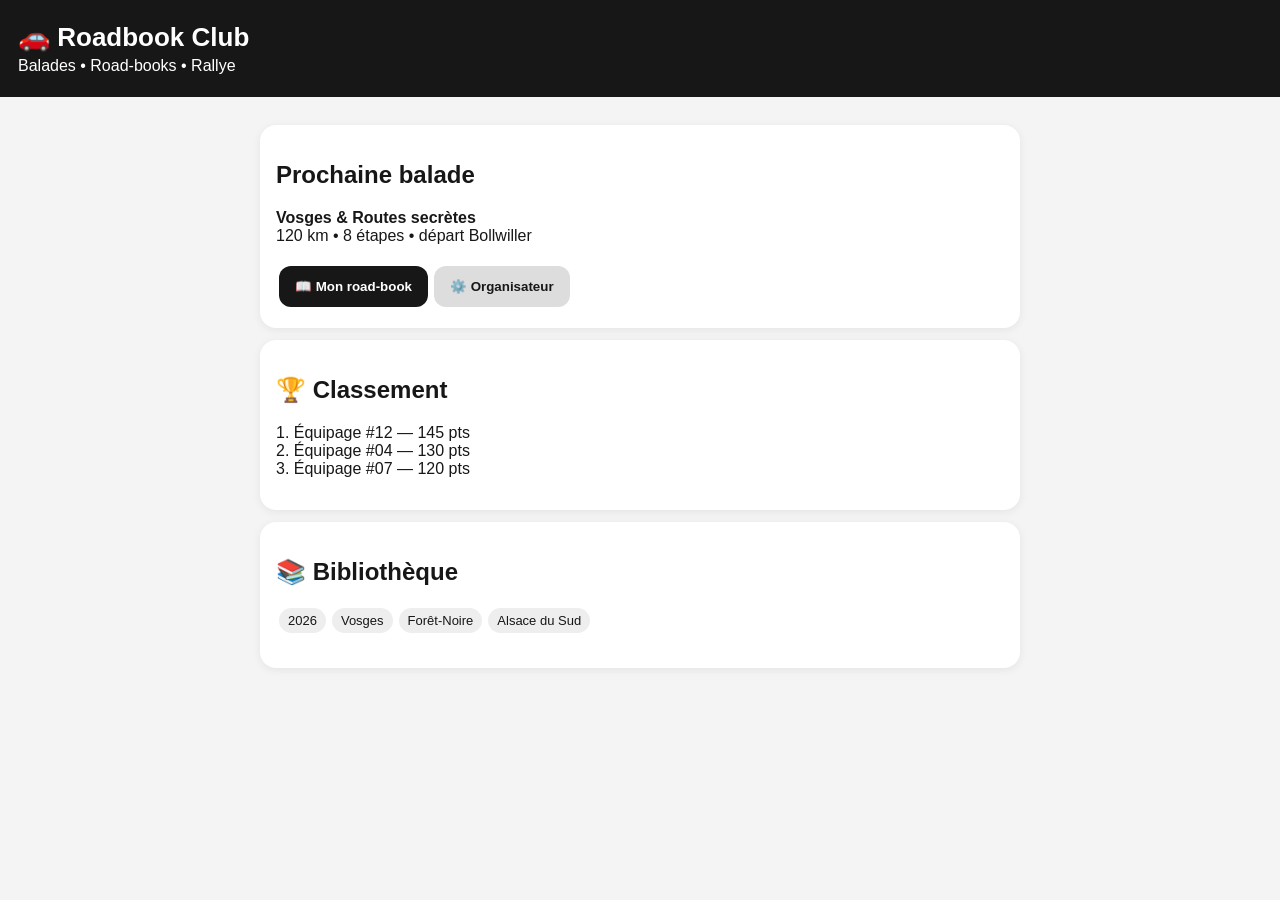
==== index.html @ 13c5e6ab "Add files via upload" ====
<!doctype html>
<html lang="fr"><head><meta charset="utf-8"><meta name="viewport" content="width=device-width,initial-scale=1">
<meta name="theme-color" content="#171717"><link rel="manifest" href="manifest.json"><title>Roadbook Club</title>
<style>
body{font-family:-apple-system,BlinkMacSystemFont,Segoe UI,sans-serif;margin:0;background:#f4f4f4;color:#171717}
header{background:#171717;color:white;padding:22px 18px} h1{margin:0 0 4px;font-size:26px} main{max-width:760px;margin:auto;padding:16px}
.card{background:white;border-radius:16px;padding:16px;margin:12px 0;box-shadow:0 2px 10px #0001} button{border:0;border-radius:12px;padding:13px 16px;font-weight:700;margin:5px 3px;background:#171717;color:white}
.secondary{background:#ddd;color:#171717}.pill{display:inline-block;padding:5px 9px;border-radius:20px;background:#eee;margin:3px;font-size:13px}
.hidden{display:none}.step{font-size:18px;line-height:1.45}.big{font-size:30px;font-weight:800}.grid{display:grid;grid-template-columns:1fr 1fr;gap:8px}
input,textarea,select{width:100%;box-sizing:border-box;padding:12px;border:1px solid #ccc;border-radius:10px;margin:5px 0 10px;font-size:16px}
</style></head><body>
<header><h1>🚗 Roadbook Club</h1><div>Balades • Road-books • Rallye</div></header><main>
<section id="home"><div class="card"><h2>Prochaine balade</h2><p><b>Vosges & Routes secrètes</b><br>120 km • 8 étapes • départ Bollwiller</p><button onclick="show('participant')">📖 Mon road-book</button><button onclick="show('organizer')" class="secondary">⚙️ Organisateur</button></div>
<div class="card"><h2>🏆 Classement</h2><p>1. Équipage #12 — 145 pts<br>2. Équipage #04 — 130 pts<br>3. Équipage #07 — 120 pts</p></div>
<div class="card"><h2>📚 Bibliothèque</h2><p><span class="pill">2026</span><span class="pill">Vosges</span><span class="pill">Forêt-Noire</span><span class="pill">Alsace du Sud</span></p></div></section>

<section id="participant" class="hidden"><button class="secondary" onclick="show('home')">← Accueil</button>
<div class="card"><h2>📖 Road-book</h2><div id="step"></div><div class="grid"><button onclick="prev()">← Précédente</button><button onclick="next()">Suivante →</button></div><button onclick="answer()">Répondre à la question</button><p id="score"></p></div></section>

<section id="organizer" class="hidden"><button class="secondary" onclick="show('home')">← Accueil</button>
<div class="card"><h2>⚙️ Créer une balade</h2><label>Nom</label><input id="name" value="Vosges & Routes secrètes"><label>Départ</label><input id="start" value="Bollwiller"><label>Distance (km)</label><input id="km" type="number" value="120"><label>Notes / étapes</label><textarea id="notes">1. Départ de Bollwiller — prendre la direction de la vallée.
2. Contrôle photo au belvédère.
3. Pause déjeuner.
4. Retour par petites routes.</textarea><button onclick="save()">💾 Enregistrer la balade</button><p id="saved"></p></div>
<div class="card"><h2>🧭 Outils</h2><button onclick="navigator.geolocation?.getCurrentPosition(p=>alert('Position reçue : '+p.coords.latitude.toFixed(5)+', '+p.coords.longitude.toFixed(5)))">📍 Ma position GPS</button><button onclick="alert('Dans la prochaine étape : carte interactive, points de passage et navigation.')">🗺️ Carte / navigation</button><button onclick="alert('Dans la prochaine étape : photos, contrôles et classement automatique.')">🏁 Rallye / contrôles</button></div></section>
</main>
<script>
const steps=[
['Étape 1','Départ de Bollwiller. Suivre la vallée par les petites routes.','Question : quel est le nom du village traversé ?'],
['Étape 2','Au prochain carrefour, prendre à droite vers le belvédère.','Contrôle photo : photographier votre voiture au point indiqué.'],
['Étape 3','Continuer sur environ 18 km jusqu’à la pause.','Question : altitude du point de vue ?'],
['Étape 4','Pause déjeuner puis retour par l’itinéraire indiqué.','Bonus : 10 points si l’arrivée est réalisée dans la fenêtre prévue.']];
let i=0,pts=0;
function show(id){['home','participant','organizer'].forEach(x=>document.getElementById(x).classList.toggle('hidden',x!==id)); if(id==='participant')render();}
function render(){let s=steps[i];document.getElementById('step').innerHTML='<div class="big">'+s[0]+'</div><p class="step">'+s[1]+'</p><p><b>'+s[2]+'</b></p><p>Étape '+(i+1)+' / '+steps.length+'</p>';document.getElementById('score').textContent='Score : '+pts+' points';}
function next(){if(i<steps.length-1)i++;render()} function prev(){if(i>0)i--;render()} function answer(){pts+=10;alert('Réponse enregistrée : +10 points');render()}
function save(){localStorage.setItem('roadbook',JSON.stringify({name:name.value,start:start.value,km:km.value,notes:notes.value}));saved.textContent='✅ Balade enregistrée sur cet appareil.'}
</script></body></html>
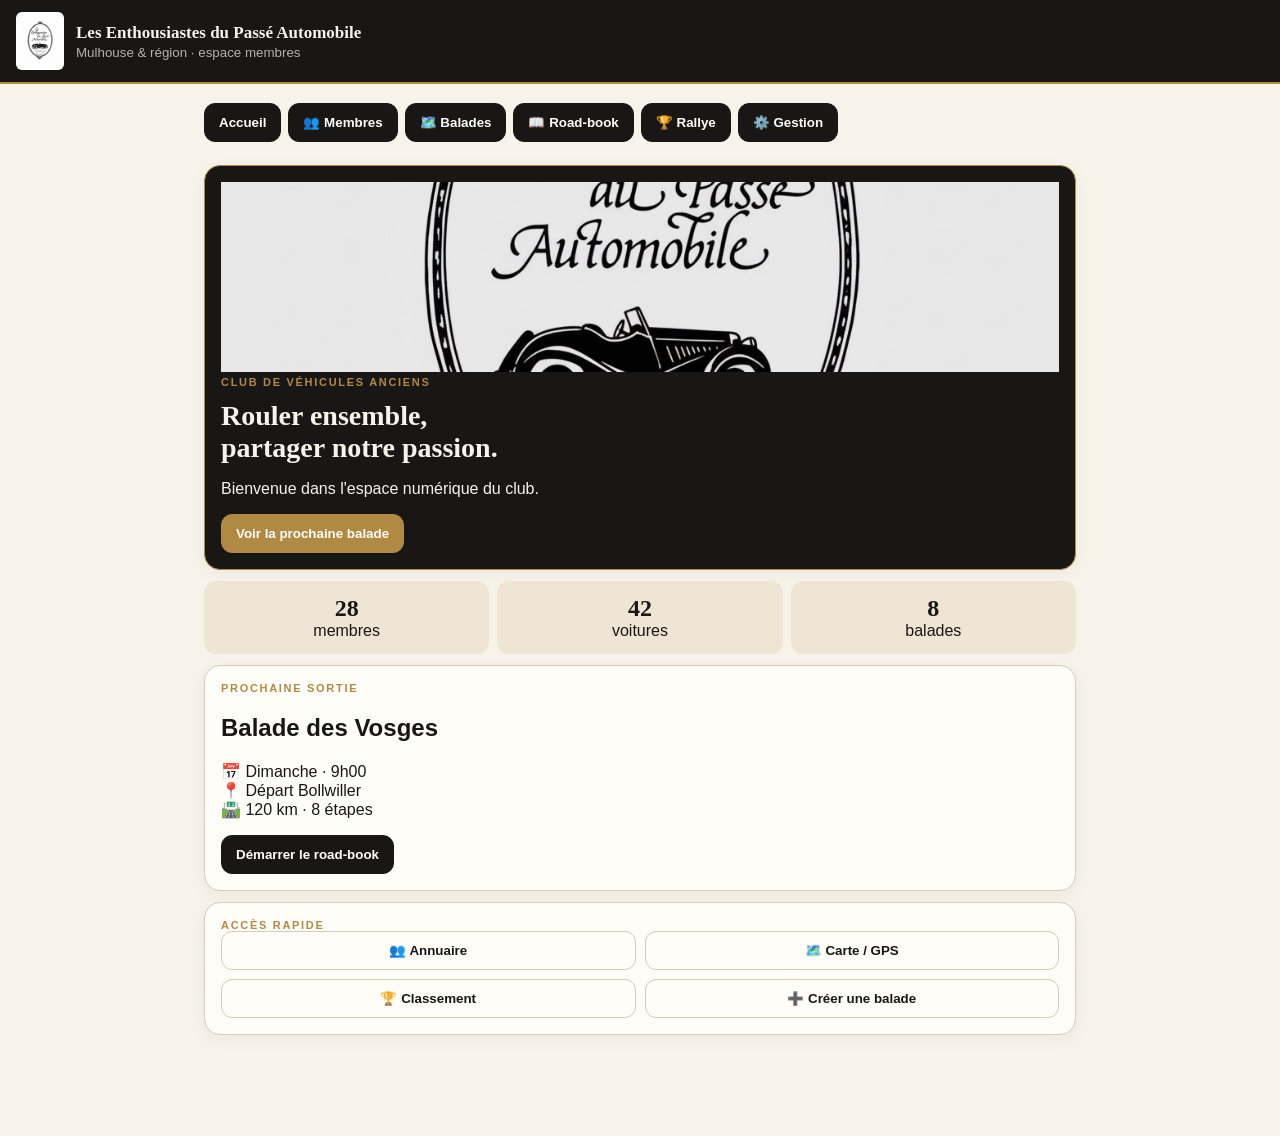
==== commit c3c6aa75: "Add files via upload" ====
--- a/index.html
+++ b/index.html
@@ -1,38 +1,53 @@
 <!doctype html>
-<html lang="fr"><head><meta charset="utf-8"><meta name="viewport" content="width=device-width,initial-scale=1">
-<meta name="theme-color" content="#171717"><link rel="manifest" href="manifest.json"><title>Roadbook Club</title>
+<html lang="fr"><head><meta charset="utf-8"><meta name="viewport" content="width=device-width,initial-scale=1,viewport-fit=cover">
+<meta name="theme-color" content="#171513"><link rel="manifest" href="manifest.json"><title>Les Enthousiastes du Passé Automobile</title>
 <style>
-body{font-family:-apple-system,BlinkMacSystemFont,Segoe UI,sans-serif;margin:0;background:#f4f4f4;color:#171717}
-header{background:#171717;color:white;padding:22px 18px} h1{margin:0 0 4px;font-size:26px} main{max-width:760px;margin:auto;padding:16px}
-.card{background:white;border-radius:16px;padding:16px;margin:12px 0;box-shadow:0 2px 10px #0001} button{border:0;border-radius:12px;padding:13px 16px;font-weight:700;margin:5px 3px;background:#171717;color:white}
-.secondary{background:#ddd;color:#171717}.pill{display:inline-block;padding:5px 9px;border-radius:20px;background:#eee;margin:3px;font-size:13px}
-.hidden{display:none}.step{font-size:18px;line-height:1.45}.big{font-size:30px;font-weight:800}.grid{display:grid;grid-template-columns:1fr 1fr;gap:8px}
-input,textarea,select{width:100%;box-sizing:border-box;padding:12px;border:1px solid #ccc;border-radius:10px;margin:5px 0 10px;font-size:16px}
+:root{--ink:#191715;--paper:#f7f3ea;--cream:#eee5d4;--gold:#b08a42;--line:#d8ccb7;--white:#fffdf8}
+*{box-sizing:border-box}body{margin:0;background:var(--paper);color:var(--ink);font-family:-apple-system,BlinkMacSystemFont,"Segoe UI",sans-serif}header{background:var(--ink);color:var(--paper);padding:12px 16px;display:flex;align-items:center;gap:12px;position:sticky;top:0;z-index:10;border-bottom:2px solid var(--gold)}header img{width:48px;height:58px;object-fit:contain;background:white;border-radius:6px}header b{font-family:Georgia,serif;font-size:17px}header small{display:block;opacity:.7;margin-top:2px}
+main{max-width:900px;margin:auto;padding:14px 14px 90px}.nav{display:flex;gap:7px;overflow:auto;padding:5px 0 12px}.nav button{white-space:nowrap}
+button{border:1px solid var(--ink);border-radius:11px;background:var(--ink);color:white;padding:11px 14px;font-weight:700}button.alt{background:var(--white);color:var(--ink);border-color:var(--line)}button.gold{background:var(--gold);border-color:var(--gold)}
+.card{background:var(--white);border:1px solid var(--line);border-radius:16px;padding:16px;margin:11px 0;box-shadow:0 4px 16px #3a2a160d}.hero{background:var(--ink);color:var(--paper);border-color:var(--gold);overflow:hidden}.hero img{width:100%;max-height:190px;object-fit:cover;opacity:.9}.hero h1{font:700 28px Georgia,serif;margin:12px 0 5px}.eyebrow{font-size:11px;letter-spacing:1.7px;text-transform:uppercase;color:var(--gold);font-weight:800}
+.grid{display:grid;grid-template-columns:1fr 1fr;gap:9px}.grid3{display:grid;grid-template-columns:repeat(3,1fr);gap:8px}.stat{padding:14px;background:var(--cream);border-radius:12px;text-align:center}.stat b{font:700 24px Georgia,serif;display:block}
+.badge{display:inline-block;padding:5px 9px;border:1px solid var(--line);border-radius:20px;font-size:12px;margin:2px}.hidden{display:none}.muted{color:#746d63}.big{font:700 29px Georgia,serif}.member{display:grid;grid-template-columns:62px 1fr 110px;gap:12px;align-items:center;padding:12px 0;border-bottom:1px solid var(--line)}.avatar{width:62px;height:62px;border-radius:50%;object-fit:cover;background:var(--cream)}.car{background:#f3eee5;border:1px solid var(--line);border-radius:12px;padding:8px;margin:7px 0;display:flex;gap:10px;align-items:center}.car img{width:95px;height:60px;object-fit:cover;border-radius:8px;background:#ddd}
+input,textarea,select{width:100%;padding:11px;border:1px solid var(--line);border-radius:10px;background:var(--white);font-size:16px;margin:5px 0 10px}label{font-size:12px;font-weight:800;text-transform:uppercase;letter-spacing:.5px}.map{height:280px;border-radius:14px;background:linear-gradient(125deg,#d9ddcf,#eef0e7);position:relative;overflow:hidden;border:1px solid var(--line)}.map:after{content:"";position:absolute;left:12%;top:67%;width:75%;height:5px;background:#2b5d44;transform:rotate(-24deg);border-radius:4px}.pin{position:absolute;z-index:2;background:var(--ink);color:#fff;width:30px;height:30px;border-radius:50%;display:grid;place-items:center}.p1{left:12%;top:70%}.p2{left:40%;top:52%}.p3{left:62%;top:36%}.p4{left:78%;top:20%}
+table{width:100%;border-collapse:collapse}td,th{padding:9px;border-bottom:1px solid var(--line);text-align:left}.score{font:700 34px Georgia,serif}
 </style></head><body>
-<header><h1>🚗 Roadbook Club</h1><div>Balades • Road-books • Rallye</div></header><main>
-<section id="home"><div class="card"><h2>Prochaine balade</h2><p><b>Vosges & Routes secrètes</b><br>120 km • 8 étapes • départ Bollwiller</p><button onclick="show('participant')">📖 Mon road-book</button><button onclick="show('organizer')" class="secondary">⚙️ Organisateur</button></div>
-<div class="card"><h2>🏆 Classement</h2><p>1. Équipage #12 — 145 pts<br>2. Équipage #04 — 130 pts<br>3. Équipage #07 — 120 pts</p></div>
-<div class="card"><h2>📚 Bibliothèque</h2><p><span class="pill">2026</span><span class="pill">Vosges</span><span class="pill">Forêt-Noire</span><span class="pill">Alsace du Sud</span></p></div></section>
+<header><img src="logo-club.jpg"><div><b>Les Enthousiastes du Passé Automobile</b><small>Mulhouse & région · espace membres</small></div></header>
+<main>
+<div class="nav"><button onclick="page('home')">Accueil</button><button onclick="page('members')">👥 Membres</button><button onclick="page('route')">🗺️ Balades</button><button onclick="page('book')">📖 Road-book</button><button onclick="page('rally')">🏆 Rallye</button><button onclick="page('admin')">⚙️ Gestion</button></div>
 
-<section id="participant" class="hidden"><button class="secondary" onclick="show('home')">← Accueil</button>
-<div class="card"><h2>📖 Road-book</h2><div id="step"></div><div class="grid"><button onclick="prev()">← Précédente</button><button onclick="next()">Suivante →</button></div><button onclick="answer()">Répondre à la question</button><p id="score"></p></div></section>
+<section id="home">
+<div class="card hero"><img src="logo-club.jpg"><div class="eyebrow">Club de véhicules anciens</div><h1>Rouler ensemble,<br>partager notre passion.</h1><p>Bienvenue dans l'espace numérique du club.</p><button class="gold" onclick="page('route')">Voir la prochaine balade</button></div>
+<div class="grid3"><div class="stat"><b>28</b>membres</div><div class="stat"><b>42</b>voitures</div><div class="stat"><b>8</b>balades</div></div>
+<div class="card"><div class="eyebrow">Prochaine sortie</div><h2>Balade des Vosges</h2><p>📅 Dimanche · 9h00<br>📍 Départ Bollwiller<br>🛣️ 120 km · 8 étapes</p><button onclick="page('book')">Démarrer le road-book</button></div>
+<div class="card"><div class="eyebrow">Accès rapide</div><div class="grid"><button class="alt" onclick="page('members')">👥 Annuaire</button><button class="alt" onclick="page('route')">🗺️ Carte / GPS</button><button class="alt" onclick="page('rally')">🏆 Classement</button><button class="alt" onclick="page('admin')">➕ Créer une balade</button></div></div>
+</section>
 
-<section id="organizer" class="hidden"><button class="secondary" onclick="show('home')">← Accueil</button>
-<div class="card"><h2>⚙️ Créer une balade</h2><label>Nom</label><input id="name" value="Vosges & Routes secrètes"><label>Départ</label><input id="start" value="Bollwiller"><label>Distance (km)</label><input id="km" type="number" value="120"><label>Notes / étapes</label><textarea id="notes">1. Départ de Bollwiller — prendre la direction de la vallée.
-2. Contrôle photo au belvédère.
-3. Pause déjeuner.
-4. Retour par petites routes.</textarea><button onclick="save()">💾 Enregistrer la balade</button><p id="saved"></p></div>
-<div class="card"><h2>🧭 Outils</h2><button onclick="navigator.geolocation?.getCurrentPosition(p=>alert('Position reçue : '+p.coords.latitude.toFixed(5)+', '+p.coords.longitude.toFixed(5)))">📍 Ma position GPS</button><button onclick="alert('Dans la prochaine étape : carte interactive, points de passage et navigation.')">🗺️ Carte / navigation</button><button onclick="alert('Dans la prochaine étape : photos, contrôles et classement automatique.')">🏁 Rallye / contrôles</button></div></section>
+<section id="members" class="hidden"><div class="card"><div class="eyebrow">Vie du club</div><h2>Annuaire des membres</h2><input id="search" placeholder="🔎 Rechercher un membre, une voiture ou une marque" oninput="renderMembers()"><div id="membersList"></div></div>
+<div class="card"><h3>Ajouter un membre</h3><label>Nom / prénom</label><input id="mn" placeholder="Jean Dupont"><label>Ville</label><input id="mv" placeholder="Mulhouse"><label>Téléphone</label><input id="mt"><label>Email</label><input id="me"><label>Photo membre</label><input id="mp" type="file" accept="image/*"><h3>Première voiture</h3><label>Marque</label><input id="cb"><label>Modèle</label><input id="cm"><label>Année</label><input id="cy"><label>Motorisation</label><input id="ce"><label>Couleur</label><input id="cc"><label>Photo voiture</label><input id="cp" type="file" accept="image/*"><button onclick="addMember()">Ajouter au répertoire</button><p id="msg" class="muted"></p></div></section>
+
+<section id="route" class="hidden"><div class="card"><div class="eyebrow">Navigation</div><h2>Balade des Vosges</h2><div class="map"><span class="pin p1">D</span><span class="pin p2">1</span><span class="pin p3">2</span><span class="pin p4">🏁</span></div><p><b>Départ</b> Bollwiller · Belvédère · Pause déjeuner · Arrivée</p><button onclick="gps()">📍 Ma position</button><p id="gps" class="muted"></p></div></section>
+
+<section id="book" class="hidden"><div class="card"><div class="eyebrow">Road-book numérique</div><p class="muted" id="counter"></p><div class="big" id="stitle"></div><p id="sinstr"></p><div class="card" style="background:var(--cream)"><b>❓ Contrôle / question</b><p id="sq"></p></div><div class="grid"><button class="alt" onclick="prev()">← Précédente</button><button onclick="next()">Suivante →</button></div></div></section>
+
+<section id="rally" class="hidden"><div class="card"><div class="eyebrow">Mode rallye</div><h2>Classement</h2><div class="score" id="score">0 pts</div><p>📍 GPS ✓ · 📸 Photo ✓ · ❓ Question à valider</p><button class="gold" onclick="points()">Valider un contrôle +10</button></div><div class="card"><table><tr><th>#</th><th>Équipage</th><th>Pts</th></tr><tr><td>1</td><td>Durand / Martin</td><td>48</td></tr><tr><td>2</td><td>Schmitt / Klein</td><td>45</td></tr><tr><td>3</td><td>Mefrouche / Weiss</td><td id="myscore">0</td></tr></table></div></section>
+
+<section id="admin" class="hidden"><div class="card"><div class="eyebrow">Organisation</div><h2>Créer une balade</h2><label>Nom</label><input id="rn" value="Balade des Vosges"><label>Départ</label><input id="rs" value="Bollwiller"><label>Distance</label><input id="rk" value="120 km"><label>Description</label><textarea id="rd">Petites routes, points de vue et pause déjeuner.</textarea><button onclick="saveRoute()">💾 Enregistrer</button> <button class="gold" onclick="publish()">🚀 Publier</button><p id="saved" class="muted"></p></div>
+<div class="card"><h3>Étapes du road-book</h3><input id="an" placeholder="Nom de l'étape"><textarea id="ai" placeholder="Instruction de direction..."></textarea><input id="aq" placeholder="Question / contrôle"><button onclick="addStage()">➕ Ajouter l'étape</button><div id="stageList"></div></div></section>
 </main>
 <script>
-const steps=[
-['Étape 1','Départ de Bollwiller. Suivre la vallée par les petites routes.','Question : quel est le nom du village traversé ?'],
-['Étape 2','Au prochain carrefour, prendre à droite vers le belvédère.','Contrôle photo : photographier votre voiture au point indiqué.'],
-['Étape 3','Continuer sur environ 18 km jusqu’à la pause.','Question : altitude du point de vue ?'],
-['Étape 4','Pause déjeuner puis retour par l’itinéraire indiqué.','Bonus : 10 points si l’arrivée est réalisée dans la fenêtre prévue.']];
-let i=0,pts=0;
-function show(id){['home','participant','organizer'].forEach(x=>document.getElementById(x).classList.toggle('hidden',x!==id)); if(id==='participant')render();}
-function render(){let s=steps[i];document.getElementById('step').innerHTML='<div class="big">'+s[0]+'</div><p class="step">'+s[1]+'</p><p><b>'+s[2]+'</b></p><p>Étape '+(i+1)+' / '+steps.length+'</p>';document.getElementById('score').textContent='Score : '+pts+' points';}
-function next(){if(i<steps.length-1)i++;render()} function prev(){if(i>0)i--;render()} function answer(){pts+=10;alert('Réponse enregistrée : +10 points');render()}
-function save(){localStorage.setItem('roadbook',JSON.stringify({name:name.value,start:start.value,km:km.value,notes:notes.value}));saved.textContent='✅ Balade enregistrée sur cet appareil.'}
+const defaults=[["Départ — Bollwiller","Quitter le point de départ et suivre l'itinéraire indiqué.","Contrôle de départ"],["Belvédère","Après environ 18 km, rejoindre le belvédère.","Photo de l'équipage + voiture"],["Pause déjeuner","Continuer jusqu'au restaurant prévu.","Quelle est l'altitude du point de vue ?"],["Retour","Reprendre l'itinéraire vers Bollwiller.","Bonus arrivée +10 points"]];
+let stages=JSON.parse(localStorage.rbStages||"null")||defaults.map(x=>({n:x[0],i:x[1],q:x[2]})),si=0,score=0;
+let members=JSON.parse(localStorage.rbMembers||"null")||[{name:"Jean Dupont",city:"Mulhouse",phone:"06 00 00 00 00",email:"jean@example.fr",photo:"",cars:[{brand:"Porsche",model:"911 2.7",year:"1974",engine:"2.7",color:"Argent",photo:""},{brand:"Peugeot",model:"205 GTI",year:"1988",engine:"1.9",color:"Rouge",photo:""}]}];
+function page(id){["home","members","route","book","rally","admin"].forEach(x=>document.getElementById(x).classList.toggle("hidden",x!==id));if(id==="members")renderMembers();if(id==="book")renderStage();if(id==="admin")renderStages()}
+function renderStage(){let s=stages[si];counter.textContent=`Étape ${si+1} / ${stages.length}`;stitle.textContent=s.n;sinstr.textContent=s.i;sq.textContent=s.q}
+function next(){if(si<stages.length-1)si++;renderStage()}function prev(){if(si>0)si--;renderStage()}
+function points(){score+=10;document.getElementById("score").textContent=score+" pts";document.getElementById("myscore").textContent=score}
+function gps(){navigator.geolocation?navigator.geolocation.getCurrentPosition(p=>document.getElementById("gps").textContent=`Position : ${p.coords.latitude.toFixed(5)}, ${p.coords.longitude.toFixed(5)}`,()=>document.getElementById("gps").textContent="Autorisation GPS refusée."):document.getElementById("gps").textContent="GPS indisponible."}
+function file(id){return new Promise(r=>{let f=document.getElementById(id).files[0];if(!f)return r("");let a=new FileReader();a.onload=()=>r(a.result);a.readAsDataURL(f)})}
+async function addMember(){let m={name:mn.value||"Membre",city:mv.value,phone:mt.value,email:me.value,photo:await file("mp"),cars:[{brand:cb.value,model:cm.value,year:cy.value,engine:ce.value,color:cc.value,photo:await file("cp")}]};members.push(m);localStorage.rbMembers=JSON.stringify(members);msg.textContent="✓ Membre ajouté.";renderMembers()}
+function renderMembers(){let q=(search.value||"").toLowerCase();membersList.innerHTML=members.filter(m=>(m.name+" "+m.city+" "+m.cars.map(c=>c.brand+" "+c.model).join(" ")).toLowerCase().includes(q)).map(m=>`<div class="member">${m.photo?`<img class="avatar" src="${m.photo}">`:`<div class="avatar" style="display:grid;place-items:center;font-size:25px">👤</div>`}<div><b>${m.name}</b><div class="muted">📍 ${m.city||"—"}</div><div>📞 ${m.phone||"—"}</div><div>✉️ ${m.email||"—"}</div></div><div><span class="badge">${m.cars.length} voiture${m.cars.length>1?"s":""}</span></div><div style="grid-column:2/4">${m.cars.map(c=>`<div class="car">${c.photo?`<img src="${c.photo}">`:`<div style="width:95px;text-align:center;font-size:30px">🚗</div>`}<div><b>${c.brand||""} ${c.model||""}</b><br>${c.year||"—"} · ${c.engine||"—"} · ${c.color||"—"}</div></div>`).join("")}</div>`).join("")||"<p class='muted'>Aucun membre trouvé.</p>"}
+function addStage(){stages.push({n:an.value||"Nouvelle étape",i:ai.value||"Instruction à compléter",q:aq.value||"Pas de contrôle"});localStorage.rbStages=JSON.stringify(stages);an.value=ai.value=aq.value="";renderStages()}
+function renderStages(){stageList.innerHTML=stages.map((s,i)=>`<p><b>${i+1}. ${s.n}</b><br><span class="muted">${s.i}</span></p>`).join("")}
+function saveRoute(){localStorage.rbRoute=JSON.stringify({name:rn.value,start:rs.value,km:rk.value,desc:rd.value});saved.textContent="✓ Balade enregistrée sur cet appareil."}function publish(){saveRoute();saved.textContent="✓ Balade publiée (démo)."}
 </script></body></html>
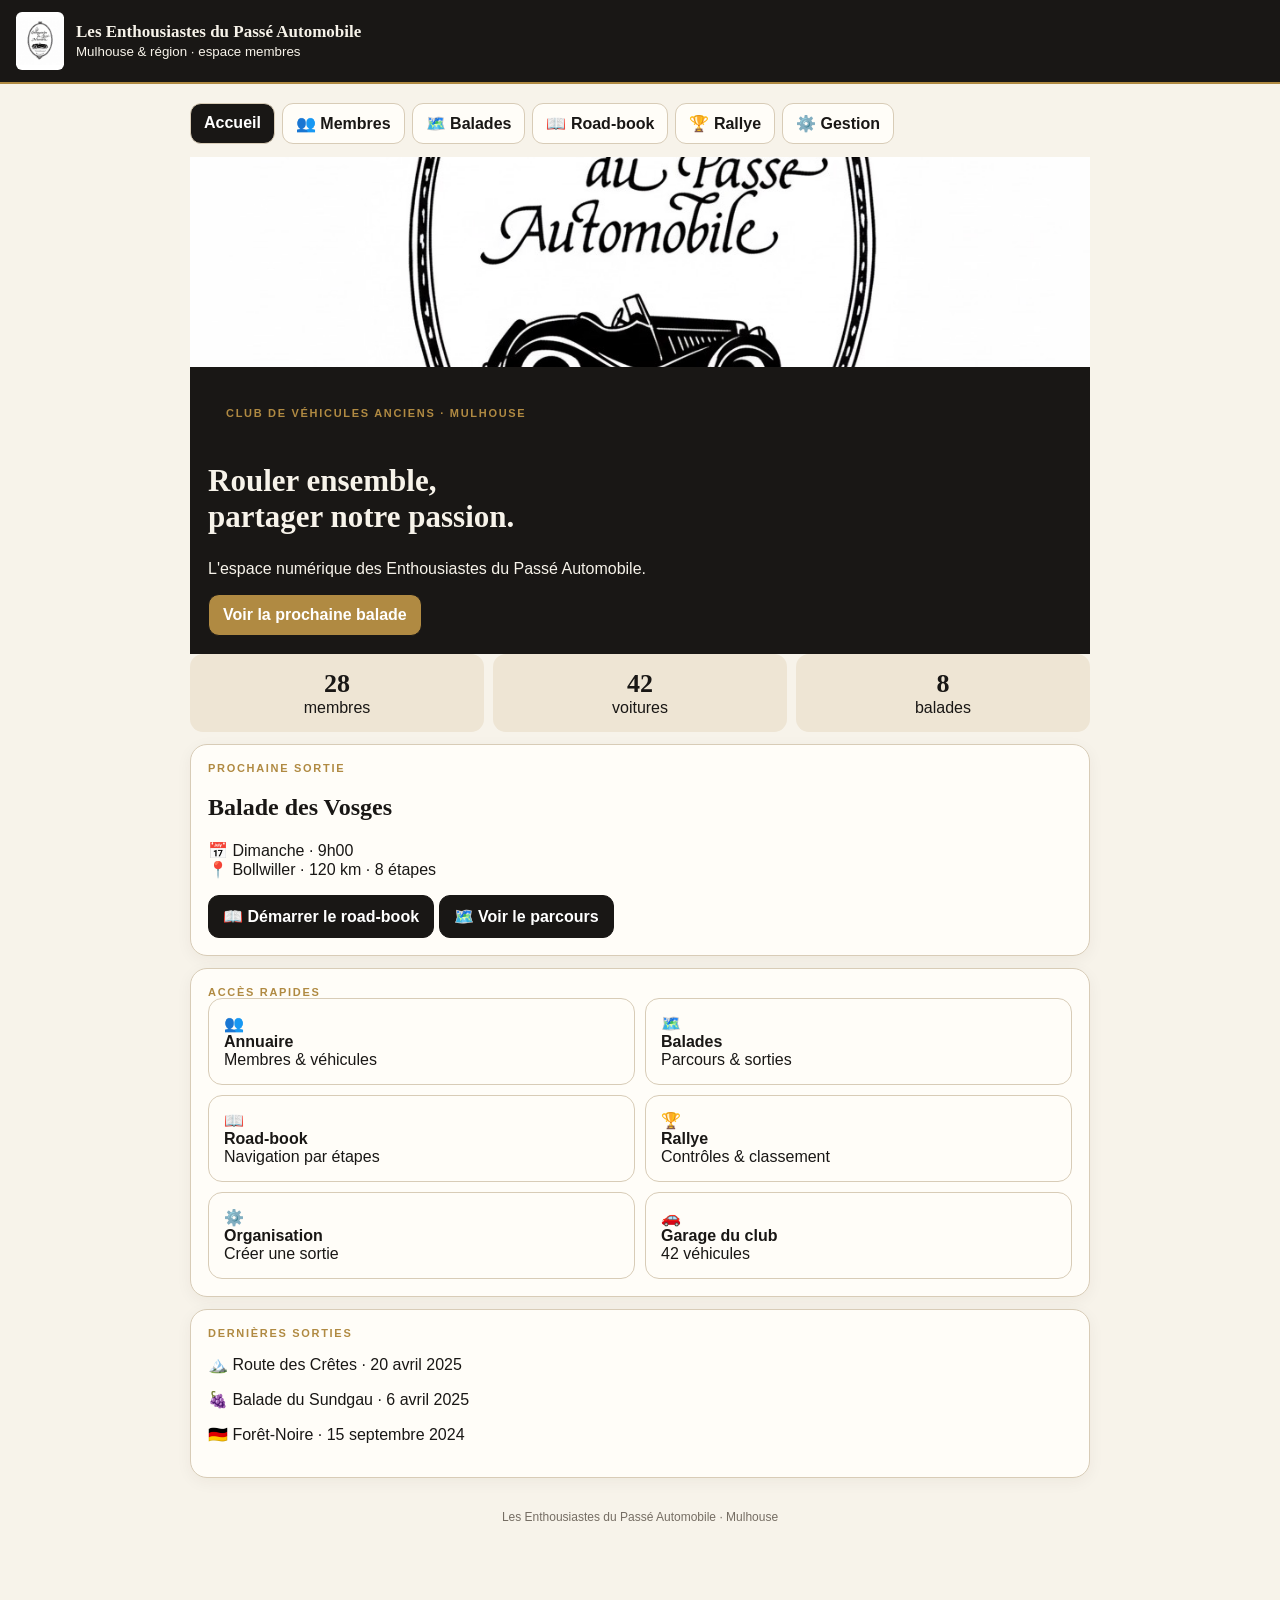
==== commit 53b9cbab: "Add files via upload" ====
--- a/index.html
+++ b/index.html
@@ -1,53 +1 @@
-<!doctype html>
-<html lang="fr"><head><meta charset="utf-8"><meta name="viewport" content="width=device-width,initial-scale=1,viewport-fit=cover">
-<meta name="theme-color" content="#171513"><link rel="manifest" href="manifest.json"><title>Les Enthousiastes du Passé Automobile</title>
-<style>
-:root{--ink:#191715;--paper:#f7f3ea;--cream:#eee5d4;--gold:#b08a42;--line:#d8ccb7;--white:#fffdf8}
-*{box-sizing:border-box}body{margin:0;background:var(--paper);color:var(--ink);font-family:-apple-system,BlinkMacSystemFont,"Segoe UI",sans-serif}header{background:var(--ink);color:var(--paper);padding:12px 16px;display:flex;align-items:center;gap:12px;position:sticky;top:0;z-index:10;border-bottom:2px solid var(--gold)}header img{width:48px;height:58px;object-fit:contain;background:white;border-radius:6px}header b{font-family:Georgia,serif;font-size:17px}header small{display:block;opacity:.7;margin-top:2px}
-main{max-width:900px;margin:auto;padding:14px 14px 90px}.nav{display:flex;gap:7px;overflow:auto;padding:5px 0 12px}.nav button{white-space:nowrap}
-button{border:1px solid var(--ink);border-radius:11px;background:var(--ink);color:white;padding:11px 14px;font-weight:700}button.alt{background:var(--white);color:var(--ink);border-color:var(--line)}button.gold{background:var(--gold);border-color:var(--gold)}
-.card{background:var(--white);border:1px solid var(--line);border-radius:16px;padding:16px;margin:11px 0;box-shadow:0 4px 16px #3a2a160d}.hero{background:var(--ink);color:var(--paper);border-color:var(--gold);overflow:hidden}.hero img{width:100%;max-height:190px;object-fit:cover;opacity:.9}.hero h1{font:700 28px Georgia,serif;margin:12px 0 5px}.eyebrow{font-size:11px;letter-spacing:1.7px;text-transform:uppercase;color:var(--gold);font-weight:800}
-.grid{display:grid;grid-template-columns:1fr 1fr;gap:9px}.grid3{display:grid;grid-template-columns:repeat(3,1fr);gap:8px}.stat{padding:14px;background:var(--cream);border-radius:12px;text-align:center}.stat b{font:700 24px Georgia,serif;display:block}
-.badge{display:inline-block;padding:5px 9px;border:1px solid var(--line);border-radius:20px;font-size:12px;margin:2px}.hidden{display:none}.muted{color:#746d63}.big{font:700 29px Georgia,serif}.member{display:grid;grid-template-columns:62px 1fr 110px;gap:12px;align-items:center;padding:12px 0;border-bottom:1px solid var(--line)}.avatar{width:62px;height:62px;border-radius:50%;object-fit:cover;background:var(--cream)}.car{background:#f3eee5;border:1px solid var(--line);border-radius:12px;padding:8px;margin:7px 0;display:flex;gap:10px;align-items:center}.car img{width:95px;height:60px;object-fit:cover;border-radius:8px;background:#ddd}
-input,textarea,select{width:100%;padding:11px;border:1px solid var(--line);border-radius:10px;background:var(--white);font-size:16px;margin:5px 0 10px}label{font-size:12px;font-weight:800;text-transform:uppercase;letter-spacing:.5px}.map{height:280px;border-radius:14px;background:linear-gradient(125deg,#d9ddcf,#eef0e7);position:relative;overflow:hidden;border:1px solid var(--line)}.map:after{content:"";position:absolute;left:12%;top:67%;width:75%;height:5px;background:#2b5d44;transform:rotate(-24deg);border-radius:4px}.pin{position:absolute;z-index:2;background:var(--ink);color:#fff;width:30px;height:30px;border-radius:50%;display:grid;place-items:center}.p1{left:12%;top:70%}.p2{left:40%;top:52%}.p3{left:62%;top:36%}.p4{left:78%;top:20%}
-table{width:100%;border-collapse:collapse}td,th{padding:9px;border-bottom:1px solid var(--line);text-align:left}.score{font:700 34px Georgia,serif}
-</style></head><body>
-<header><img src="logo-club.jpg"><div><b>Les Enthousiastes du Passé Automobile</b><small>Mulhouse & région · espace membres</small></div></header>
-<main>
-<div class="nav"><button onclick="page('home')">Accueil</button><button onclick="page('members')">👥 Membres</button><button onclick="page('route')">🗺️ Balades</button><button onclick="page('book')">📖 Road-book</button><button onclick="page('rally')">🏆 Rallye</button><button onclick="page('admin')">⚙️ Gestion</button></div>
-
-<section id="home">
-<div class="card hero"><img src="logo-club.jpg"><div class="eyebrow">Club de véhicules anciens</div><h1>Rouler ensemble,<br>partager notre passion.</h1><p>Bienvenue dans l'espace numérique du club.</p><button class="gold" onclick="page('route')">Voir la prochaine balade</button></div>
-<div class="grid3"><div class="stat"><b>28</b>membres</div><div class="stat"><b>42</b>voitures</div><div class="stat"><b>8</b>balades</div></div>
-<div class="card"><div class="eyebrow">Prochaine sortie</div><h2>Balade des Vosges</h2><p>📅 Dimanche · 9h00<br>📍 Départ Bollwiller<br>🛣️ 120 km · 8 étapes</p><button onclick="page('book')">Démarrer le road-book</button></div>
-<div class="card"><div class="eyebrow">Accès rapide</div><div class="grid"><button class="alt" onclick="page('members')">👥 Annuaire</button><button class="alt" onclick="page('route')">🗺️ Carte / GPS</button><button class="alt" onclick="page('rally')">🏆 Classement</button><button class="alt" onclick="page('admin')">➕ Créer une balade</button></div></div>
-</section>
-
-<section id="members" class="hidden"><div class="card"><div class="eyebrow">Vie du club</div><h2>Annuaire des membres</h2><input id="search" placeholder="🔎 Rechercher un membre, une voiture ou une marque" oninput="renderMembers()"><div id="membersList"></div></div>
-<div class="card"><h3>Ajouter un membre</h3><label>Nom / prénom</label><input id="mn" placeholder="Jean Dupont"><label>Ville</label><input id="mv" placeholder="Mulhouse"><label>Téléphone</label><input id="mt"><label>Email</label><input id="me"><label>Photo membre</label><input id="mp" type="file" accept="image/*"><h3>Première voiture</h3><label>Marque</label><input id="cb"><label>Modèle</label><input id="cm"><label>Année</label><input id="cy"><label>Motorisation</label><input id="ce"><label>Couleur</label><input id="cc"><label>Photo voiture</label><input id="cp" type="file" accept="image/*"><button onclick="addMember()">Ajouter au répertoire</button><p id="msg" class="muted"></p></div></section>
-
-<section id="route" class="hidden"><div class="card"><div class="eyebrow">Navigation</div><h2>Balade des Vosges</h2><div class="map"><span class="pin p1">D</span><span class="pin p2">1</span><span class="pin p3">2</span><span class="pin p4">🏁</span></div><p><b>Départ</b> Bollwiller · Belvédère · Pause déjeuner · Arrivée</p><button onclick="gps()">📍 Ma position</button><p id="gps" class="muted"></p></div></section>
-
-<section id="book" class="hidden"><div class="card"><div class="eyebrow">Road-book numérique</div><p class="muted" id="counter"></p><div class="big" id="stitle"></div><p id="sinstr"></p><div class="card" style="background:var(--cream)"><b>❓ Contrôle / question</b><p id="sq"></p></div><div class="grid"><button class="alt" onclick="prev()">← Précédente</button><button onclick="next()">Suivante →</button></div></div></section>
-
-<section id="rally" class="hidden"><div class="card"><div class="eyebrow">Mode rallye</div><h2>Classement</h2><div class="score" id="score">0 pts</div><p>📍 GPS ✓ · 📸 Photo ✓ · ❓ Question à valider</p><button class="gold" onclick="points()">Valider un contrôle +10</button></div><div class="card"><table><tr><th>#</th><th>Équipage</th><th>Pts</th></tr><tr><td>1</td><td>Durand / Martin</td><td>48</td></tr><tr><td>2</td><td>Schmitt / Klein</td><td>45</td></tr><tr><td>3</td><td>Mefrouche / Weiss</td><td id="myscore">0</td></tr></table></div></section>
-
-<section id="admin" class="hidden"><div class="card"><div class="eyebrow">Organisation</div><h2>Créer une balade</h2><label>Nom</label><input id="rn" value="Balade des Vosges"><label>Départ</label><input id="rs" value="Bollwiller"><label>Distance</label><input id="rk" value="120 km"><label>Description</label><textarea id="rd">Petites routes, points de vue et pause déjeuner.</textarea><button onclick="saveRoute()">💾 Enregistrer</button> <button class="gold" onclick="publish()">🚀 Publier</button><p id="saved" class="muted"></p></div>
-<div class="card"><h3>Étapes du road-book</h3><input id="an" placeholder="Nom de l'étape"><textarea id="ai" placeholder="Instruction de direction..."></textarea><input id="aq" placeholder="Question / contrôle"><button onclick="addStage()">➕ Ajouter l'étape</button><div id="stageList"></div></div></section>
-</main>
-<script>
-const defaults=[["Départ — Bollwiller","Quitter le point de départ et suivre l'itinéraire indiqué.","Contrôle de départ"],["Belvédère","Après environ 18 km, rejoindre le belvédère.","Photo de l'équipage + voiture"],["Pause déjeuner","Continuer jusqu'au restaurant prévu.","Quelle est l'altitude du point de vue ?"],["Retour","Reprendre l'itinéraire vers Bollwiller.","Bonus arrivée +10 points"]];
-let stages=JSON.parse(localStorage.rbStages||"null")||defaults.map(x=>({n:x[0],i:x[1],q:x[2]})),si=0,score=0;
-let members=JSON.parse(localStorage.rbMembers||"null")||[{name:"Jean Dupont",city:"Mulhouse",phone:"06 00 00 00 00",email:"jean@example.fr",photo:"",cars:[{brand:"Porsche",model:"911 2.7",year:"1974",engine:"2.7",color:"Argent",photo:""},{brand:"Peugeot",model:"205 GTI",year:"1988",engine:"1.9",color:"Rouge",photo:""}]}];
-function page(id){["home","members","route","book","rally","admin"].forEach(x=>document.getElementById(x).classList.toggle("hidden",x!==id));if(id==="members")renderMembers();if(id==="book")renderStage();if(id==="admin")renderStages()}
-function renderStage(){let s=stages[si];counter.textContent=`Étape ${si+1} / ${stages.length}`;stitle.textContent=s.n;sinstr.textContent=s.i;sq.textContent=s.q}
-function next(){if(si<stages.length-1)si++;renderStage()}function prev(){if(si>0)si--;renderStage()}
-function points(){score+=10;document.getElementById("score").textContent=score+" pts";document.getElementById("myscore").textContent=score}
-function gps(){navigator.geolocation?navigator.geolocation.getCurrentPosition(p=>document.getElementById("gps").textContent=`Position : ${p.coords.latitude.toFixed(5)}, ${p.coords.longitude.toFixed(5)}`,()=>document.getElementById("gps").textContent="Autorisation GPS refusée."):document.getElementById("gps").textContent="GPS indisponible."}
-function file(id){return new Promise(r=>{let f=document.getElementById(id).files[0];if(!f)return r("");let a=new FileReader();a.onload=()=>r(a.result);a.readAsDataURL(f)})}
-async function addMember(){let m={name:mn.value||"Membre",city:mv.value,phone:mt.value,email:me.value,photo:await file("mp"),cars:[{brand:cb.value,model:cm.value,year:cy.value,engine:ce.value,color:cc.value,photo:await file("cp")}]};members.push(m);localStorage.rbMembers=JSON.stringify(members);msg.textContent="✓ Membre ajouté.";renderMembers()}
-function renderMembers(){let q=(search.value||"").toLowerCase();membersList.innerHTML=members.filter(m=>(m.name+" "+m.city+" "+m.cars.map(c=>c.brand+" "+c.model).join(" ")).toLowerCase().includes(q)).map(m=>`<div class="member">${m.photo?`<img class="avatar" src="${m.photo}">`:`<div class="avatar" style="display:grid;place-items:center;font-size:25px">👤</div>`}<div><b>${m.name}</b><div class="muted">📍 ${m.city||"—"}</div><div>📞 ${m.phone||"—"}</div><div>✉️ ${m.email||"—"}</div></div><div><span class="badge">${m.cars.length} voiture${m.cars.length>1?"s":""}</span></div><div style="grid-column:2/4">${m.cars.map(c=>`<div class="car">${c.photo?`<img src="${c.photo}">`:`<div style="width:95px;text-align:center;font-size:30px">🚗</div>`}<div><b>${c.brand||""} ${c.model||""}</b><br>${c.year||"—"} · ${c.engine||"—"} · ${c.color||"—"}</div></div>`).join("")}</div>`).join("")||"<p class='muted'>Aucun membre trouvé.</p>"}
-function addStage(){stages.push({n:an.value||"Nouvelle étape",i:ai.value||"Instruction à compléter",q:aq.value||"Pas de contrôle"});localStorage.rbStages=JSON.stringify(stages);an.value=ai.value=aq.value="";renderStages()}
-function renderStages(){stageList.innerHTML=stages.map((s,i)=>`<p><b>${i+1}. ${s.n}</b><br><span class="muted">${s.i}</span></p>`).join("")}
-function saveRoute(){localStorage.rbRoute=JSON.stringify({name:rn.value,start:rs.value,km:rk.value,desc:rd.value});saved.textContent="✓ Balade enregistrée sur cet appareil."}function publish(){saveRoute();saved.textContent="✓ Balade publiée (démo)."}
-</script></body></html>+<!doctype html><html lang="fr"><head><meta charset="utf-8"><meta name="viewport" content="width=device-width,initial-scale=1"><link rel="stylesheet" href="style.css"><link rel="manifest" href="manifest.json"><title>Accueil</title></head><body><header><img src="logo-club.jpg"><div><div class="brand">Les Enthousiastes du Passé Automobile</div><small>Mulhouse & région · espace membres</small></div></header><main><nav class="nav"><a href="index.html" class="active">Accueil</a><a href="membres.html" class="">👥 Membres</a><a href="balades.html" class="">🗺️ Balades</a><a href="roadbook.html" class="">📖 Road-book</a><a href="rallye.html" class="">🏆 Rallye</a><a href="gestion.html" class="">⚙️ Gestion</a></nav><section class="hero"><img src="logo-club.jpg"><div><div class="eyebrow">Club de véhicules anciens · Mulhouse</div><h1>Rouler ensemble,<br>partager notre passion.</h1><p>L'espace numérique des Enthousiastes du Passé Automobile.</p><a class="btn gold" href="balades.html">Voir la prochaine balade</a></div></section><div class="grid3"><div class="stat"><b>28</b>membres</div><div class="stat"><b>42</b>voitures</div><div class="stat"><b>8</b>balades</div></div><div class="card"><div class="eyebrow">Prochaine sortie</div><h2>Balade des Vosges</h2><p>📅 Dimanche · 9h00<br>📍 Bollwiller · 120 km · 8 étapes</p><a class="btn" href="roadbook.html">📖 Démarrer le road-book</a> <a class="btn" href="balades.html">🗺️ Voir le parcours</a></div><div class="card"><div class="eyebrow">Accès rapides</div><div class="grid"><a class="quick" href="membres.html">👥 <b>Annuaire</b>Membres & véhicules</a><a class="quick" href="balades.html">🗺️ <b>Balades</b>Parcours & sorties</a><a class="quick" href="roadbook.html">📖 <b>Road-book</b>Navigation par étapes</a><a class="quick" href="rallye.html">🏆 <b>Rallye</b>Contrôles & classement</a><a class="quick" href="gestion.html">⚙️ <b>Organisation</b>Créer une sortie</a><a class="quick" href="membres.html">🚗 <b>Garage du club</b>42 véhicules</a></div></div><div class="card"><div class="eyebrow">Dernières sorties</div><p>🏔️ Route des Crêtes · 20 avril 2025</p><p>🍇 Balade du Sundgau · 6 avril 2025</p><p>🇩🇪 Forêt-Noire · 15 septembre 2024</p></div><footer>Les Enthousiastes du Passé Automobile · Mulhouse</footer></main></body></html>
--- a/style.css
+++ b/style.css
@@ -0,0 +1 @@
+body{margin:0;background:#f7f3ea;color:#191715;font-family:-apple-system,BlinkMacSystemFont,"Segoe UI",sans-serif}header{background:#191715;color:#f7f3ea;padding:12px 16px;display:flex;gap:12px;align-items:center;border-bottom:2px solid #b08a42;position:sticky;top:0}header img{width:48px;height:58px;object-fit:contain;background:white;border-radius:6px}.brand{font:bold 17px Georgia,serif}main{max-width:900px;margin:auto;padding:15px 14px 70px}.nav{display:flex;gap:7px;overflow:auto;padding:4px 0 13px}.nav a{padding:10px 13px;border:1px solid #d8ccb7;border-radius:11px;text-decoration:none;color:#191715;background:#fffdf8;font-weight:bold;white-space:nowrap}.nav a.active,.nav a:hover{background:#191715;color:white}.card{background:#fffdf8;border:1px solid #d8ccb7;border-radius:17px;padding:17px;margin:12px 0;box-shadow:0 4px 16px #3a2a160d}.hero{background:#191715;color:#f7f3ea;padding:0;overflow:hidden;border-color:#b08a42}.hero img{width:100%;height:210px;object-fit:cover}.hero div{padding:18px}.hero h1,h2,h3{font-family:Georgia,serif}.hero h1{font-size:31px}.eyebrow{color:#b08a42;font-size:11px;letter-spacing:1.7px;font-weight:800;text-transform:uppercase}.btn{display:inline-block;padding:11px 14px;border-radius:11px;background:#191715;color:white;text-decoration:none;font-weight:bold;border:1px solid #191715}.gold{background:#b08a42}.grid{display:grid;grid-template-columns:repeat(2,1fr);gap:10px}.grid3{display:grid;grid-template-columns:repeat(3,1fr);gap:9px}.stat{background:#eee5d4;padding:15px;border-radius:13px;text-align:center}.stat b{display:block;font:700 26px Georgia,serif}.quick{display:block;padding:15px;background:#fffdf8;border:1px solid #d8ccb7;border-radius:14px;text-decoration:none;color:#191715}.quick b{display:block}.badge{display:inline-block;padding:5px 9px;border:1px solid #d8ccb7;border-radius:20px;font-size:12px}.muted{color:#756d63}input,textarea{width:100%;box-sizing:border-box;padding:11px;margin:5px 0 10px;border:1px solid #d8ccb7;border-radius:10px;background:#fffdf8;font-size:16px}.member{padding:14px 0;border-bottom:1px solid #d8ccb7}.car{background:#f3eee5;border:1px solid #d8ccb7;border-radius:12px;padding:9px;margin:7px 0}.map{height:280px;border-radius:14px;background:#dfe5d8;position:relative;overflow:hidden;border:1px solid #d8ccb7}.map:after{content:"";position:absolute;left:10%;top:68%;width:80%;height:5px;background:#315d47;transform:rotate(-24deg)}.pin{position:absolute;z-index:2;background:#191715;color:#fff;width:30px;height:30px;border-radius:50%;display:grid;place-items:center}.p1{left:10%;top:72%}.p2{left:40%;top:53%}.p3{left:63%;top:35%}.p4{left:80%;top:20%}table{width:100%;border-collapse:collapse}td,th{padding:10px;border-bottom:1px solid #d8ccb7;text-align:left}.score{font:700 36px Georgia,serif}footer{text-align:center;color:#756d63;font-size:12px;padding:20px}@media(max-width:600px){.grid3{grid-template-columns:1fr 1fr}.hero img{height:175px}}
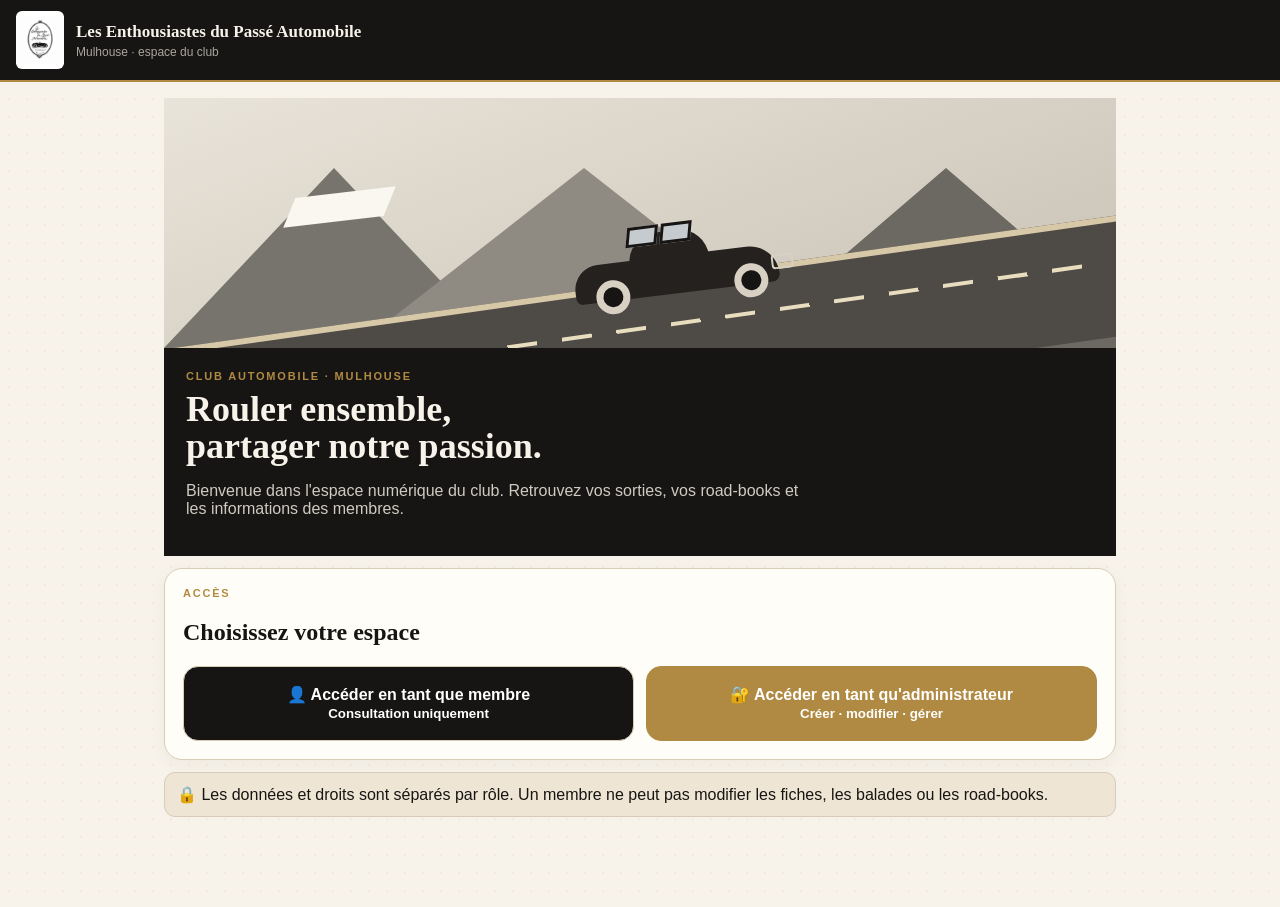
==== commit 454c6333: "Add files via upload" ====
--- a/index.html
+++ b/index.html
@@ -1 +1,6 @@
-<!doctype html><html lang="fr"><head><meta charset="utf-8"><meta name="viewport" content="width=device-width,initial-scale=1"><link rel="stylesheet" href="style.css"><link rel="manifest" href="manifest.json"><title>Accueil</title></head><body><header><img src="logo-club.jpg"><div><div class="brand">Les Enthousiastes du Passé Automobile</div><small>Mulhouse & région · espace membres</small></div></header><main><nav class="nav"><a href="index.html" class="active">Accueil</a><a href="membres.html" class="">👥 Membres</a><a href="balades.html" class="">🗺️ Balades</a><a href="roadbook.html" class="">📖 Road-book</a><a href="rallye.html" class="">🏆 Rallye</a><a href="gestion.html" class="">⚙️ Gestion</a></nav><section class="hero"><img src="logo-club.jpg"><div><div class="eyebrow">Club de véhicules anciens · Mulhouse</div><h1>Rouler ensemble,<br>partager notre passion.</h1><p>L'espace numérique des Enthousiastes du Passé Automobile.</p><a class="btn gold" href="balades.html">Voir la prochaine balade</a></div></section><div class="grid3"><div class="stat"><b>28</b>membres</div><div class="stat"><b>42</b>voitures</div><div class="stat"><b>8</b>balades</div></div><div class="card"><div class="eyebrow">Prochaine sortie</div><h2>Balade des Vosges</h2><p>📅 Dimanche · 9h00<br>📍 Bollwiller · 120 km · 8 étapes</p><a class="btn" href="roadbook.html">📖 Démarrer le road-book</a> <a class="btn" href="balades.html">🗺️ Voir le parcours</a></div><div class="card"><div class="eyebrow">Accès rapides</div><div class="grid"><a class="quick" href="membres.html">👥 <b>Annuaire</b>Membres & véhicules</a><a class="quick" href="balades.html">🗺️ <b>Balades</b>Parcours & sorties</a><a class="quick" href="roadbook.html">📖 <b>Road-book</b>Navigation par étapes</a><a class="quick" href="rallye.html">🏆 <b>Rallye</b>Contrôles & classement</a><a class="quick" href="gestion.html">⚙️ <b>Organisation</b>Créer une sortie</a><a class="quick" href="membres.html">🚗 <b>Garage du club</b>42 véhicules</a></div></div><div class="card"><div class="eyebrow">Dernières sorties</div><p>🏔️ Route des Crêtes · 20 avril 2025</p><p>🍇 Balade du Sundgau · 6 avril 2025</p><p>🇩🇪 Forêt-Noire · 15 septembre 2024</p></div><footer>Les Enthousiastes du Passé Automobile · Mulhouse</footer></main></body></html>+<!doctype html><html lang="fr"><head><meta charset="utf-8"><meta name="viewport" content="width=device-width,initial-scale=1"><link rel="stylesheet" href="style.css"><title>Les Enthousiastes du Passé Automobile</title></head><body>
+<header><img src="logo-club.jpg"><div><div class="brand">Les Enthousiastes du Passé Automobile</div><div class="sub">Mulhouse · espace du club</div></div></header>
+<main><section class="hero"><div class="illustration"><div class="mountain"></div><div class="mountain m2"></div><div class="mountain m3"></div><div class="snow"></div><div class="road"></div><div class="roadline"></div><div class="car"><div class="carbody"></div><div class="window"></div><div class="window w2"></div><div class="wheel w1"></div><div class="wheel w2"></div><div class="grille"></div></div></div><div class="hero-copy"><div class="eyebrow">Club automobile · Mulhouse</div><h1>Rouler ensemble,<br>partager notre passion.</h1><p>Bienvenue dans l'espace numérique du club. Retrouvez vos sorties, vos road-books et les informations des membres.</p></div></section>
+<div class="card"><div class="eyebrow">Accès</div><h2>Choisissez votre espace</h2><div class="actions"><a class="action primary" href="acces.html">👤 Accéder en tant que membre<br><small>Consultation uniquement</small></a><a class="action gold" href="admin.html">🔐 Accéder en tant qu'administrateur<br><small>Créer · modifier · gérer</small></a></div></div>
+<div class="notice">🔒 Les données et droits sont séparés par rôle. Un membre ne peut pas modifier les fiches, les balades ou les road-books.</div>
+</main></body></html>
--- a/style.css
+++ b/style.css
@@ -1 +1,20 @@
-body{margin:0;background:#f7f3ea;color:#191715;font-family:-apple-system,BlinkMacSystemFont,"Segoe UI",sans-serif}header{background:#191715;color:#f7f3ea;padding:12px 16px;display:flex;gap:12px;align-items:center;border-bottom:2px solid #b08a42;position:sticky;top:0}header img{width:48px;height:58px;object-fit:contain;background:white;border-radius:6px}.brand{font:bold 17px Georgia,serif}main{max-width:900px;margin:auto;padding:15px 14px 70px}.nav{display:flex;gap:7px;overflow:auto;padding:4px 0 13px}.nav a{padding:10px 13px;border:1px solid #d8ccb7;border-radius:11px;text-decoration:none;color:#191715;background:#fffdf8;font-weight:bold;white-space:nowrap}.nav a.active,.nav a:hover{background:#191715;color:white}.card{background:#fffdf8;border:1px solid #d8ccb7;border-radius:17px;padding:17px;margin:12px 0;box-shadow:0 4px 16px #3a2a160d}.hero{background:#191715;color:#f7f3ea;padding:0;overflow:hidden;border-color:#b08a42}.hero img{width:100%;height:210px;object-fit:cover}.hero div{padding:18px}.hero h1,h2,h3{font-family:Georgia,serif}.hero h1{font-size:31px}.eyebrow{color:#b08a42;font-size:11px;letter-spacing:1.7px;font-weight:800;text-transform:uppercase}.btn{display:inline-block;padding:11px 14px;border-radius:11px;background:#191715;color:white;text-decoration:none;font-weight:bold;border:1px solid #191715}.gold{background:#b08a42}.grid{display:grid;grid-template-columns:repeat(2,1fr);gap:10px}.grid3{display:grid;grid-template-columns:repeat(3,1fr);gap:9px}.stat{background:#eee5d4;padding:15px;border-radius:13px;text-align:center}.stat b{display:block;font:700 26px Georgia,serif}.quick{display:block;padding:15px;background:#fffdf8;border:1px solid #d8ccb7;border-radius:14px;text-decoration:none;color:#191715}.quick b{display:block}.badge{display:inline-block;padding:5px 9px;border:1px solid #d8ccb7;border-radius:20px;font-size:12px}.muted{color:#756d63}input,textarea{width:100%;box-sizing:border-box;padding:11px;margin:5px 0 10px;border:1px solid #d8ccb7;border-radius:10px;background:#fffdf8;font-size:16px}.member{padding:14px 0;border-bottom:1px solid #d8ccb7}.car{background:#f3eee5;border:1px solid #d8ccb7;border-radius:12px;padding:9px;margin:7px 0}.map{height:280px;border-radius:14px;background:#dfe5d8;position:relative;overflow:hidden;border:1px solid #d8ccb7}.map:after{content:"";position:absolute;left:10%;top:68%;width:80%;height:5px;background:#315d47;transform:rotate(-24deg)}.pin{position:absolute;z-index:2;background:#191715;color:#fff;width:30px;height:30px;border-radius:50%;display:grid;place-items:center}.p1{left:10%;top:72%}.p2{left:40%;top:53%}.p3{left:63%;top:35%}.p4{left:80%;top:20%}table{width:100%;border-collapse:collapse}td,th{padding:10px;border-bottom:1px solid #d8ccb7;text-align:left}.score{font:700 36px Georgia,serif}footer{text-align:center;color:#756d63;font-size:12px;padding:20px}@media(max-width:600px){.grid3{grid-template-columns:1fr 1fr}.hero img{height:175px}}+
+:root{--ink:#171513;--paper:#f7f3ea;--cream:#eee5d4;--gold:#b08a42;--line:#d8ccb7;--white:#fffdf8;--danger:#8e332c}
+*{box-sizing:border-box}html,body{margin:0;min-height:100%;background:var(--paper);color:var(--ink);font-family:-apple-system,BlinkMacSystemFont,"Segoe UI",sans-serif}
+body{background-image:radial-gradient(#b08a4215 1px,transparent 1px);background-size:18px 18px}
+header{background:var(--ink);color:var(--paper);padding:11px 16px;display:flex;align-items:center;gap:12px;border-bottom:2px solid var(--gold);position:sticky;top:0;z-index:20}
+header img{width:48px;height:58px;object-fit:contain;background:#fff;border-radius:6px}.brand{font:700 17px Georgia,serif}.sub{opacity:.65;font-size:12px;margin-top:3px}
+main{max-width:980px;margin:auto;padding:16px 14px 90px}.nav{display:flex;gap:7px;overflow:auto;padding:3px 0 14px}.nav a{white-space:nowrap;text-decoration:none;color:var(--ink);background:var(--white);border:1px solid var(--line);padding:10px 13px;border-radius:11px;font-weight:750}.nav a:hover,.nav a.active{background:var(--ink);color:white}
+.card{background:var(--white);border:1px solid var(--line);border-radius:18px;padding:18px;margin:12px 0;box-shadow:0 5px 18px #3a2a160b}.eyebrow{text-transform:uppercase;letter-spacing:1.8px;font-size:11px;color:var(--gold);font-weight:900}
+h1,h2,h3{font-family:Georgia,serif}.hero{background:var(--ink);color:var(--paper);overflow:hidden;padding:0;border-color:var(--gold)}.hero-copy{padding:22px}.hero h1{font-size:36px;line-height:1.04;margin:9px 0 12px}.hero p{opacity:.82;max-width:620px}
+.illustration{height:250px;background:linear-gradient(160deg,#e9e4d9,#c7c1b4);position:relative;overflow:hidden}
+.mountain{position:absolute;bottom:0;width:0;height:0;border-left:170px solid transparent;border-right:170px solid transparent;border-bottom:180px solid #77746d}.mountain.m2{left:190px;border-left-width:230px;border-right-width:230px;border-bottom-color:#8f8b83}.mountain.m3{right:-40px;border-left-width:210px;border-right-width:210px;border-bottom-color:#6c6962}.snow{position:absolute;bottom:126px;left:128px;width:95px;height:30px;transform:skew(-28deg) rotate(-7deg);background:#f9f7f0}.road{position:absolute;left:0;bottom:-45px;width:115%;height:120px;background:#4e4a45;transform:rotate(-8deg);border-top:6px solid #d7c8a7}.roadline{position:absolute;left:7%;bottom:20px;width:90%;height:4px;background:repeating-linear-gradient(90deg,#e9ddbf 0 30px,transparent 30px 55px);transform:rotate(-8deg)}
+.car{position:absolute;left:42%;bottom:42px;width:230px;height:65px;transform:rotate(-7deg)}.carbody{position:absolute;left:10px;bottom:13px;width:205px;height:38px;border-radius:45px 55px 14px 12px;background:#24211f}.carbody:before{content:"";position:absolute;left:57px;top:-25px;width:80px;height:32px;background:#24211f;border-radius:55px 55px 5px 5px}.window{position:absolute;left:67px;top:-19px;width:31px;height:20px;background:#c6cbd0;border:3px solid #171513;transform:skew(-12deg)}.window.w2{left:101px}.wheel{position:absolute;bottom:0;width:34px;height:34px;border-radius:50%;background:#171513;border:7px solid #d7d0c3}.wheel.w1{left:30px}.wheel.w2{right:27px}.grille{position:absolute;right:0;bottom:25px;width:22px;height:15px;border:2px solid #d7d0c3;border-radius:4px}
+.actions{display:grid;grid-template-columns:1fr 1fr;gap:12px}.action{display:block;padding:18px;border-radius:15px;text-decoration:none;font-weight:800;text-align:center;background:var(--white);color:var(--ink);border:1px solid var(--line)}.action.primary{background:var(--ink);color:#fff}.action.gold{background:var(--gold);color:#fff;border-color:var(--gold)}
+.grid{display:grid;grid-template-columns:repeat(2,1fr);gap:10px}.grid3{display:grid;grid-template-columns:repeat(3,1fr);gap:10px}
+input,textarea,select{width:100%;box-sizing:border-box;padding:11px;border:1px solid var(--line);border-radius:10px;background:var(--white);font-size:16px;margin:5px 0 10px}label{font-size:11px;text-transform:uppercase;letter-spacing:.7px;font-weight:900}
+button,.btn{display:inline-block;padding:11px 14px;border:1px solid var(--ink);border-radius:11px;background:var(--ink);color:#fff;font-weight:800;text-decoration:none;cursor:pointer}.btn.gold,button.gold{background:var(--gold);border-color:var(--gold)}button.alt,.btn.alt{background:var(--white);color:var(--ink);border-color:var(--line)}button.danger{background:var(--danger);border-color:var(--danger)}
+.photo{width:110px;height:110px;object-fit:cover;border-radius:14px;border:1px solid var(--line);background:var(--cream)}.carphoto{width:100%;max-width:300px;height:180px;object-fit:cover;border-radius:13px;background:var(--cream);border:1px solid var(--line)}
+.memberrow{padding:14px 0;border-bottom:1px solid var(--line);display:grid;grid-template-columns:80px 1fr auto;gap:13px;align-items:center}.avatar{width:72px;height:72px;border-radius:50%;object-fit:cover;background:var(--cream);border:1px solid var(--line)}.pill{display:inline-block;border:1px solid var(--line);padding:5px 9px;border-radius:20px;font-size:12px;margin:2px}.muted{color:#766e64}.notice{padding:12px;border-radius:11px;background:var(--cream);border:1px solid var(--line)}
+footer{text-align:center;color:#766e64;font-size:12px;padding:20px}
+.hidden{display:none!important}@media(max-width:650px){.actions,.grid,.grid3{grid-template-columns:1fr}.memberrow{grid-template-columns:60px 1fr}.memberrow>div:last-child{grid-column:2}.hero h1{font-size:30px}.illustration{height:210px}.car{left:30%;transform:scale(.82) rotate(-7deg)}}
